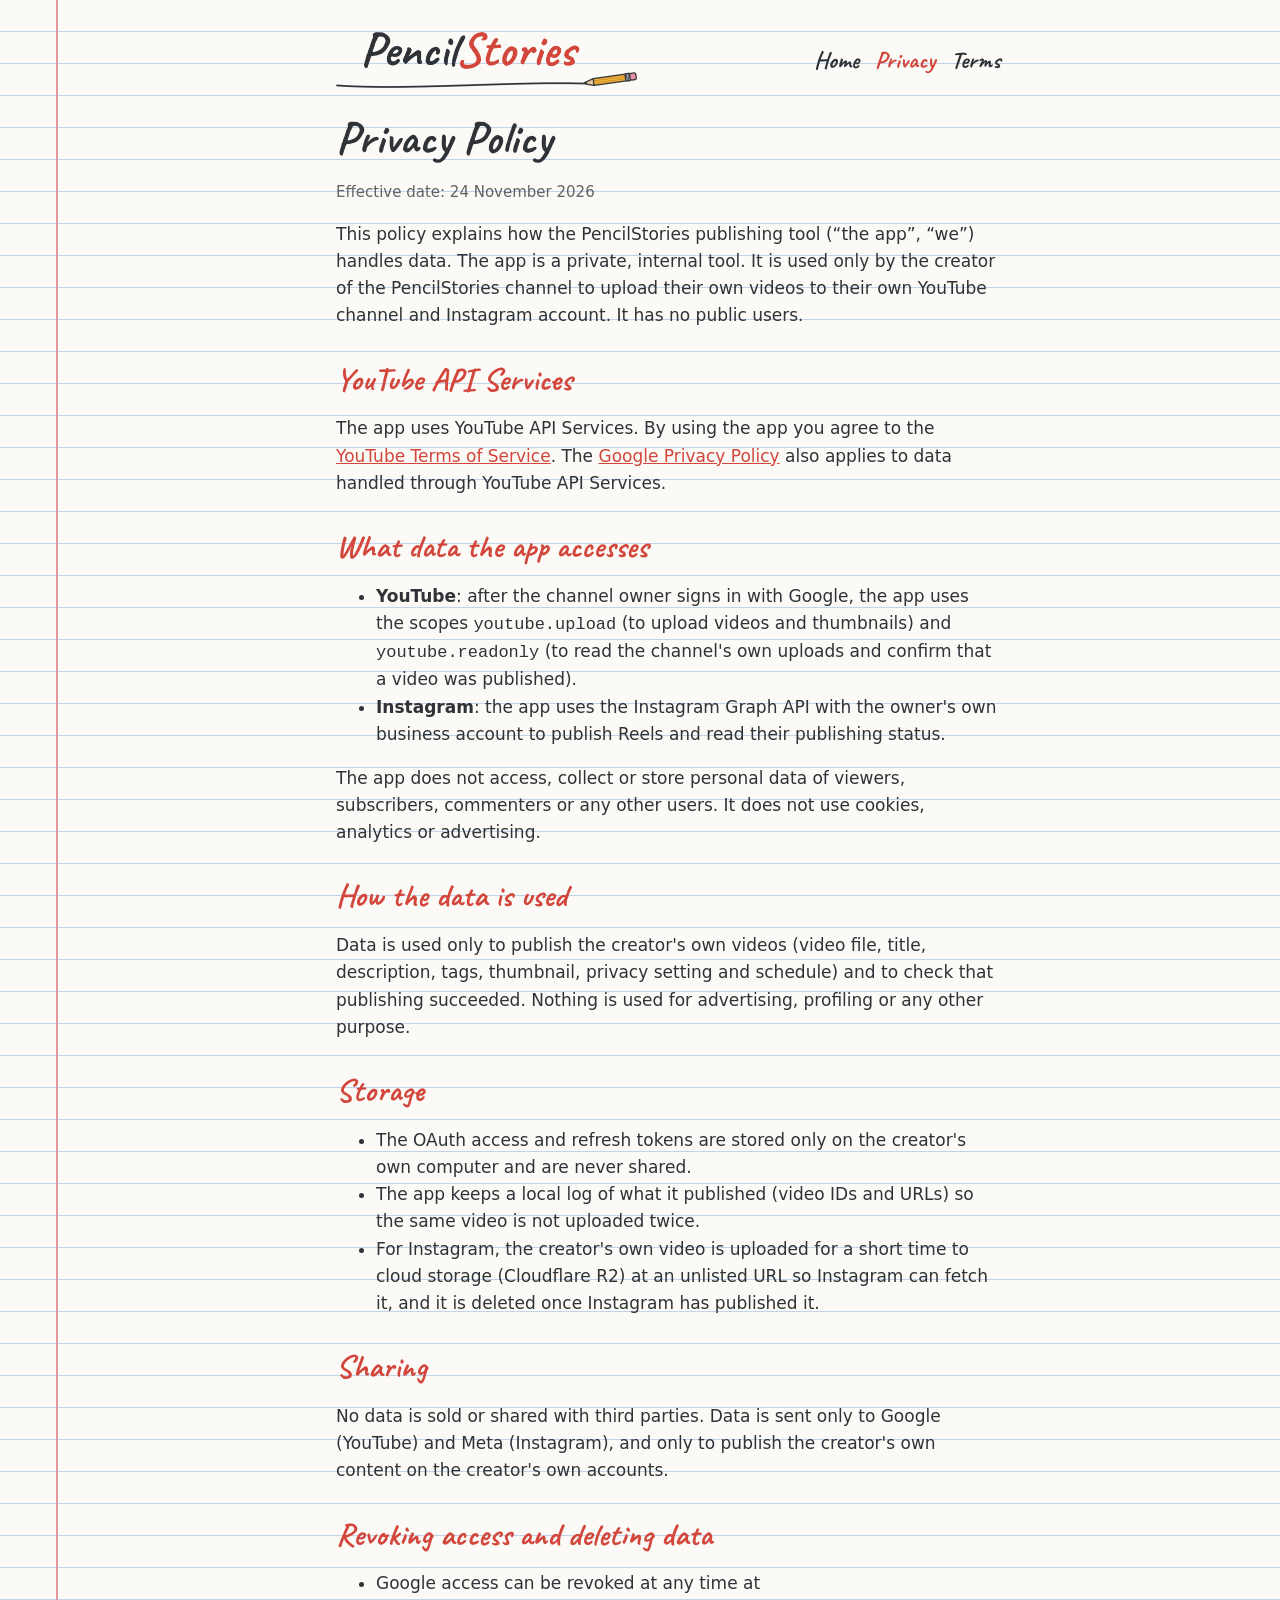
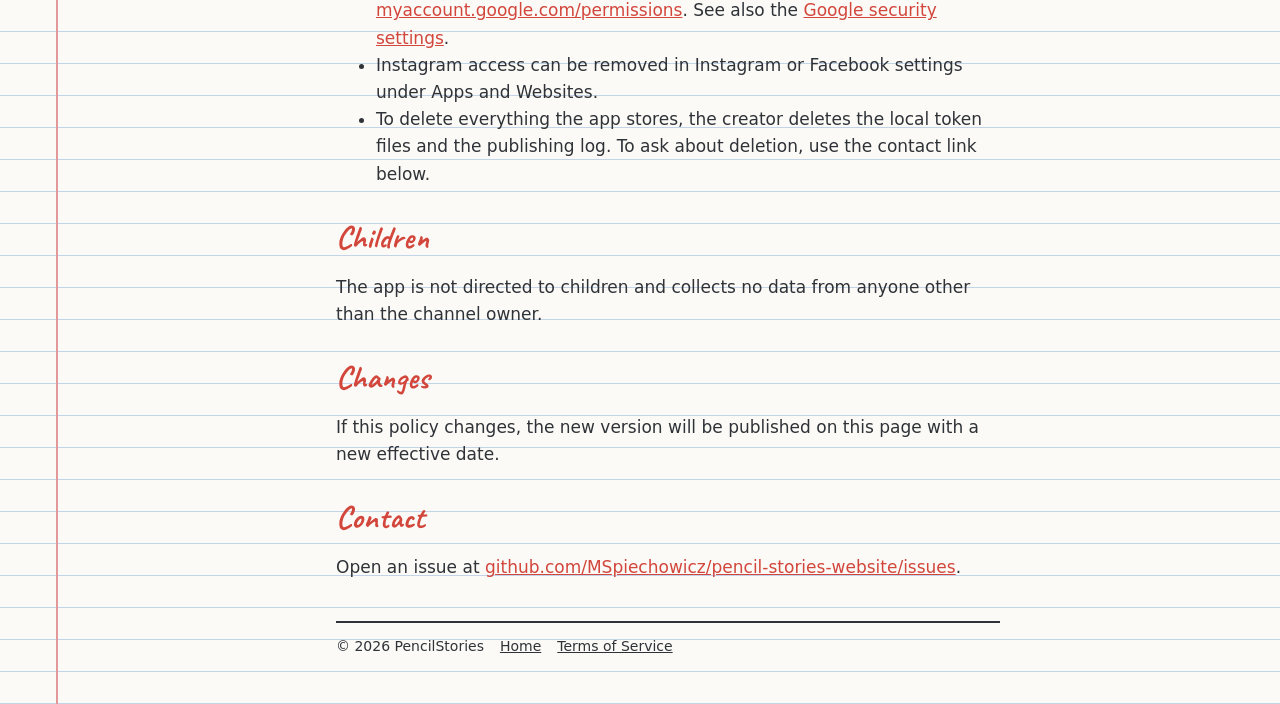
==== privacy.html @ df5fbd58 "PencilStories website: homepage, privacy policy, terms Co-Authored-By: Claude Opus 5.5 <noreply@anth" ====
<!doctype html>
<html lang="en">
<head>
  <meta charset="utf-8">
  <meta name="viewport" content="width=device-width, initial-scale=1">
  <title>Privacy Policy · PencilStories</title>
  <meta name="description" content="Privacy Policy of the PencilStories publishing tool.">
  <link rel="icon" type="image/png" href="assets/favicon.png">
  <link rel="preconnect" href="https://fonts.googleapis.com">
  <link rel="preconnect" href="https://fonts.gstatic.com" crossorigin>
  <link href="https://fonts.googleapis.com/css2?family=Caveat:wght@500;700&display=swap" rel="stylesheet">
  <link rel="stylesheet" href="style.css">
</head>
<body>
<div class="wrap">
  <header>
    <a class="brand" href="./"><img src="assets/logo-wordmark.png" alt="PencilStories"></a>
    <nav><a href="./">Home</a><a href="privacy.html" aria-current="page">Privacy</a><a href="terms.html">Terms</a></nav>
  </header>

  <h1>Privacy Policy</h1>
  <p class="muted">Effective date: 24 November 2026</p>

  <p>This policy explains how the PencilStories publishing tool (“the app”, “we”) handles data. The app is a private, internal tool. It is used only by the creator of the PencilStories channel to upload their own videos to their own YouTube channel and Instagram account. It has no public users.</p>

  <h2>YouTube API Services</h2>
  <p>The app uses YouTube API Services. By using the app you agree to the <a href="https://www.youtube.com/t/terms">YouTube Terms of Service</a>. The <a href="https://policies.google.com/privacy">Google Privacy Policy</a> also applies to data handled through YouTube API Services.</p>

  <h2>What data the app accesses</h2>
  <ul>
    <li><strong>YouTube</strong>: after the channel owner signs in with Google, the app uses the scopes <code>youtube.upload</code> (to upload videos and thumbnails) and <code>youtube.readonly</code> (to read the channel's own uploads and confirm that a video was published).</li>
    <li><strong>Instagram</strong>: the app uses the Instagram Graph API with the owner's own business account to publish Reels and read their publishing status.</li>
  </ul>
  <p>The app does not access, collect or store personal data of viewers, subscribers, commenters or any other users. It does not use cookies, analytics or advertising.</p>

  <h2>How the data is used</h2>
  <p>Data is used only to publish the creator's own videos (video file, title, description, tags, thumbnail, privacy setting and schedule) and to check that publishing succeeded. Nothing is used for advertising, profiling or any other purpose.</p>

  <h2>Storage</h2>
  <ul>
    <li>The OAuth access and refresh tokens are stored only on the creator's own computer and are never shared.</li>
    <li>The app keeps a local log of what it published (video IDs and URLs) so the same video is not uploaded twice.</li>
    <li>For Instagram, the creator's own video is uploaded for a short time to cloud storage (Cloudflare R2) at an unlisted URL so Instagram can fetch it, and it is deleted once Instagram has published it.</li>
  </ul>

  <h2>Sharing</h2>
  <p>No data is sold or shared with third parties. Data is sent only to Google (YouTube) and Meta (Instagram), and only to publish the creator's own content on the creator's own accounts.</p>

  <h2>Revoking access and deleting data</h2>
  <ul>
    <li>Google access can be revoked at any time at <a href="https://myaccount.google.com/permissions">myaccount.google.com/permissions</a>. See also the <a href="https://security.google.com/settings/security/permissions">Google security settings</a>.</li>
    <li>Instagram access can be removed in Instagram or Facebook settings under Apps and Websites.</li>
    <li>To delete everything the app stores, the creator deletes the local token files and the publishing log. To ask about deletion, use the contact link below.</li>
  </ul>

  <h2>Children</h2>
  <p>The app is not directed to children and collects no data from anyone other than the channel owner.</p>

  <h2>Changes</h2>
  <p>If this policy changes, the new version will be published on this page with a new effective date.</p>

  <h2>Contact</h2>
  <p>Open an issue at <a href="https://github.com/MSpiechowicz/pencil-stories-website/issues">github.com/MSpiechowicz/pencil-stories-website/issues</a>.</p>

  <footer>
    <span>&copy; 2026 PencilStories</span>
    <a href="./">Home</a>
    <a href="terms.html">Terms of Service</a>
  </footer>
</div>
</body>
</html>
---- style.css ----
:root {
  --paper: #fbfaf6;
  --ink: #2f3338;
  --red: #d2463c;
  --rule: #c3d3e8;
  --margin: #e3989b;
  --pencil: #f2b33d;
}
* { box-sizing: border-box; }
html { -webkit-text-size-adjust: 100%; }
body {
  margin: 0;
  color: var(--ink);
  background-color: var(--paper);
  background-image:
    linear-gradient(to right, transparent 56px, var(--margin) 56px, var(--margin) 58px, transparent 58px),
    repeating-linear-gradient(to bottom, transparent 0, transparent 31px, var(--rule) 31px, var(--rule) 32px);
  font: 17px/1.6 system-ui, -apple-system, "Segoe UI", Roboto, sans-serif;
}
.wrap { max-width: 760px; margin: 0 auto; padding: 32px 20px 48px 76px; }
header { display: flex; align-items: center; justify-content: space-between; gap: 16px; flex-wrap: wrap; margin-bottom: 24px; }
header a.brand img { height: 56px; width: auto; display: block; }
nav a { color: var(--ink); margin-left: 16px; font-family: "Caveat", cursive; font-size: 24px; font-weight: 700; text-decoration: none; }
nav a:hover, nav a[aria-current] { color: var(--red); }
h1, h2 { font-family: "Caveat", cursive; font-weight: 700; line-height: 1.15; }
h1 { font-size: 46px; margin: 8px 0 12px; }
h2 { font-size: 32px; margin: 32px 0 8px; color: var(--red); }
a { color: var(--red); }
.hero { text-align: center; margin: 24px 0 8px; }
.hero img { width: 220px; height: 220px; border-radius: 50%; box-shadow: 0 2px 10px rgba(47, 51, 56, .15); }
.tagline { font-family: "Caveat", cursive; font-size: 30px; text-align: center; margin: 8px 0 24px; }
.card { background: rgba(251, 250, 246, .92); border: 2px solid var(--ink); border-radius: 14px; padding: 4px 22px 16px; margin: 20px 0; }
.links { display: flex; gap: 12px; flex-wrap: wrap; justify-content: center; margin: 16px 0; }
.btn { display: inline-block; padding: 8px 18px; border: 2px solid var(--ink); border-radius: 999px; background: var(--paper); color: var(--ink); text-decoration: none; font-weight: 600; }
.btn:hover { background: var(--pencil); }
footer { margin-top: 40px; padding-top: 12px; border-top: 2px solid var(--ink); font-size: 14px; display: flex; gap: 16px; flex-wrap: wrap; }
footer a { color: var(--ink); }
.muted { opacity: .75; font-size: 15px; }
@media (max-width: 560px) {
  body { background-image: repeating-linear-gradient(to bottom, transparent 0, transparent 31px, var(--rule) 31px, var(--rule) 32px); }
  .wrap { padding: 20px 16px 40px; }
  nav a { margin: 0 14px 0 0; }
  h1 { font-size: 38px; }
}
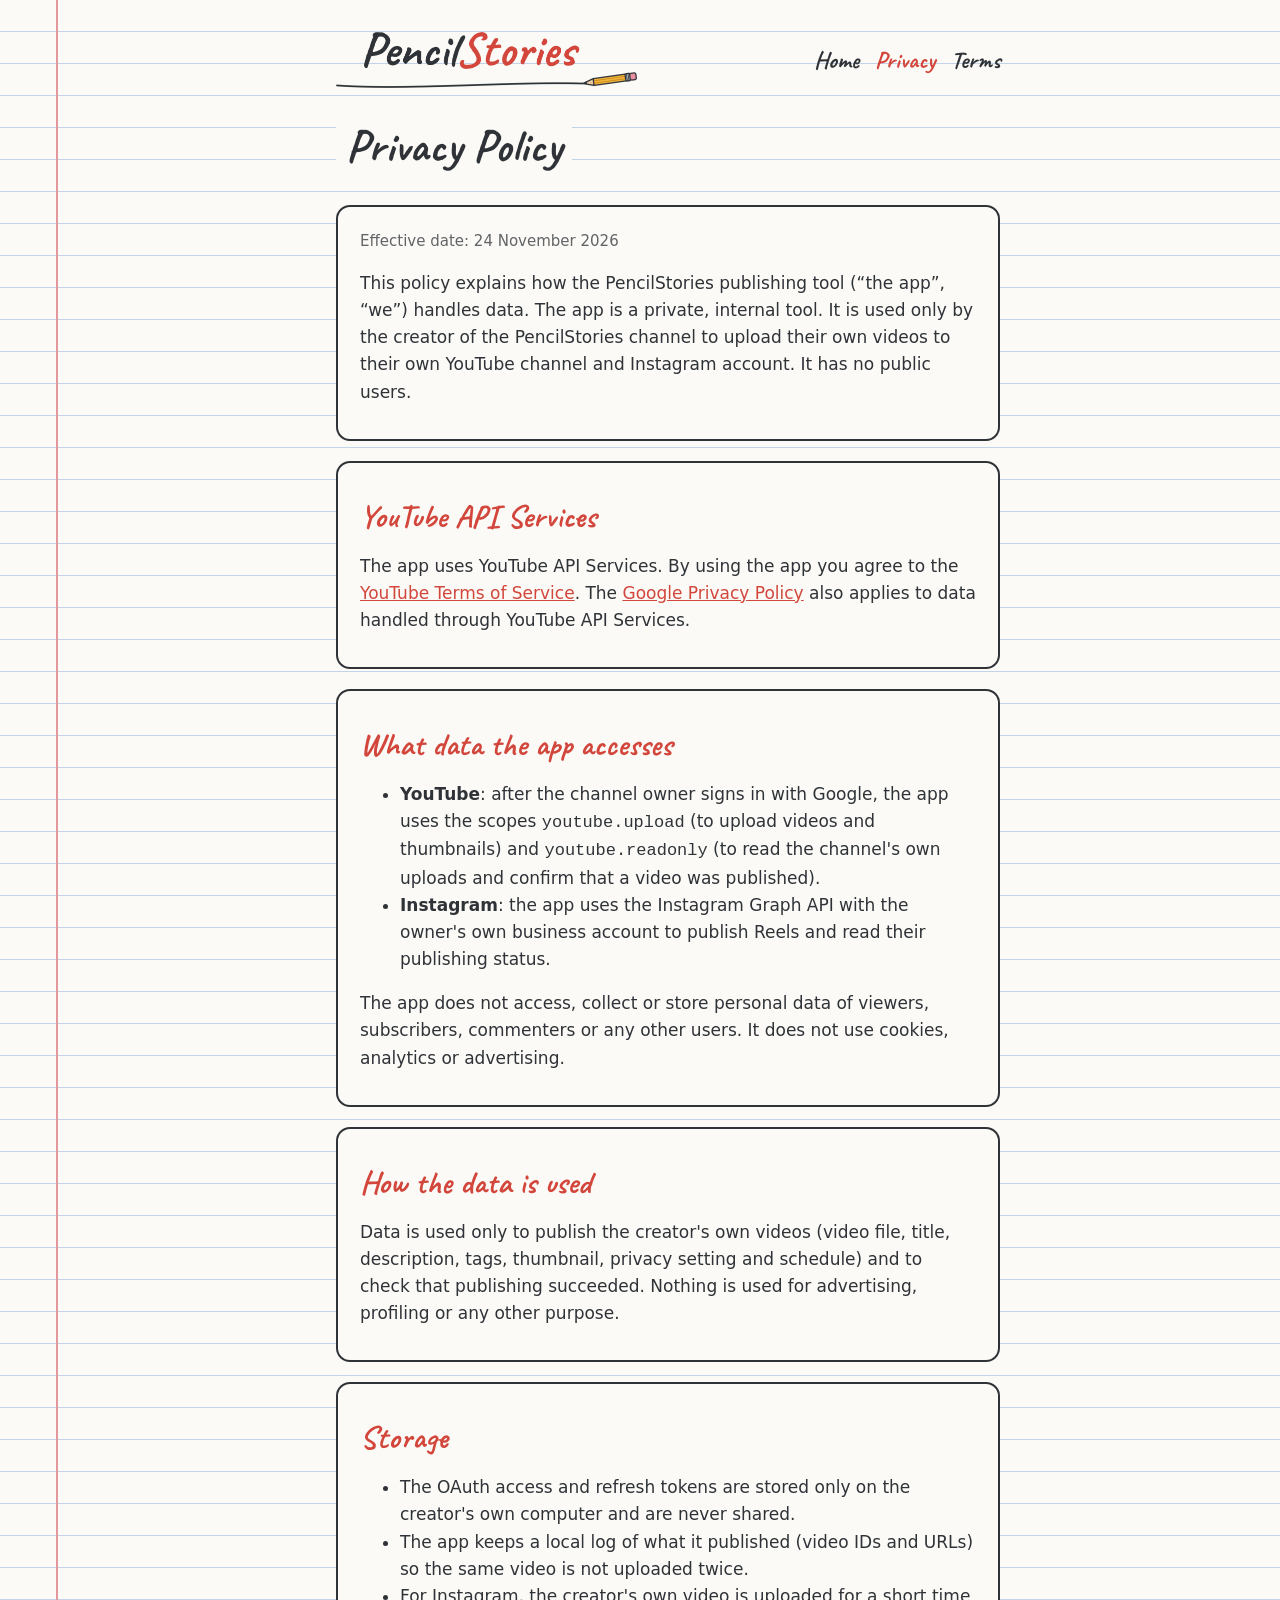
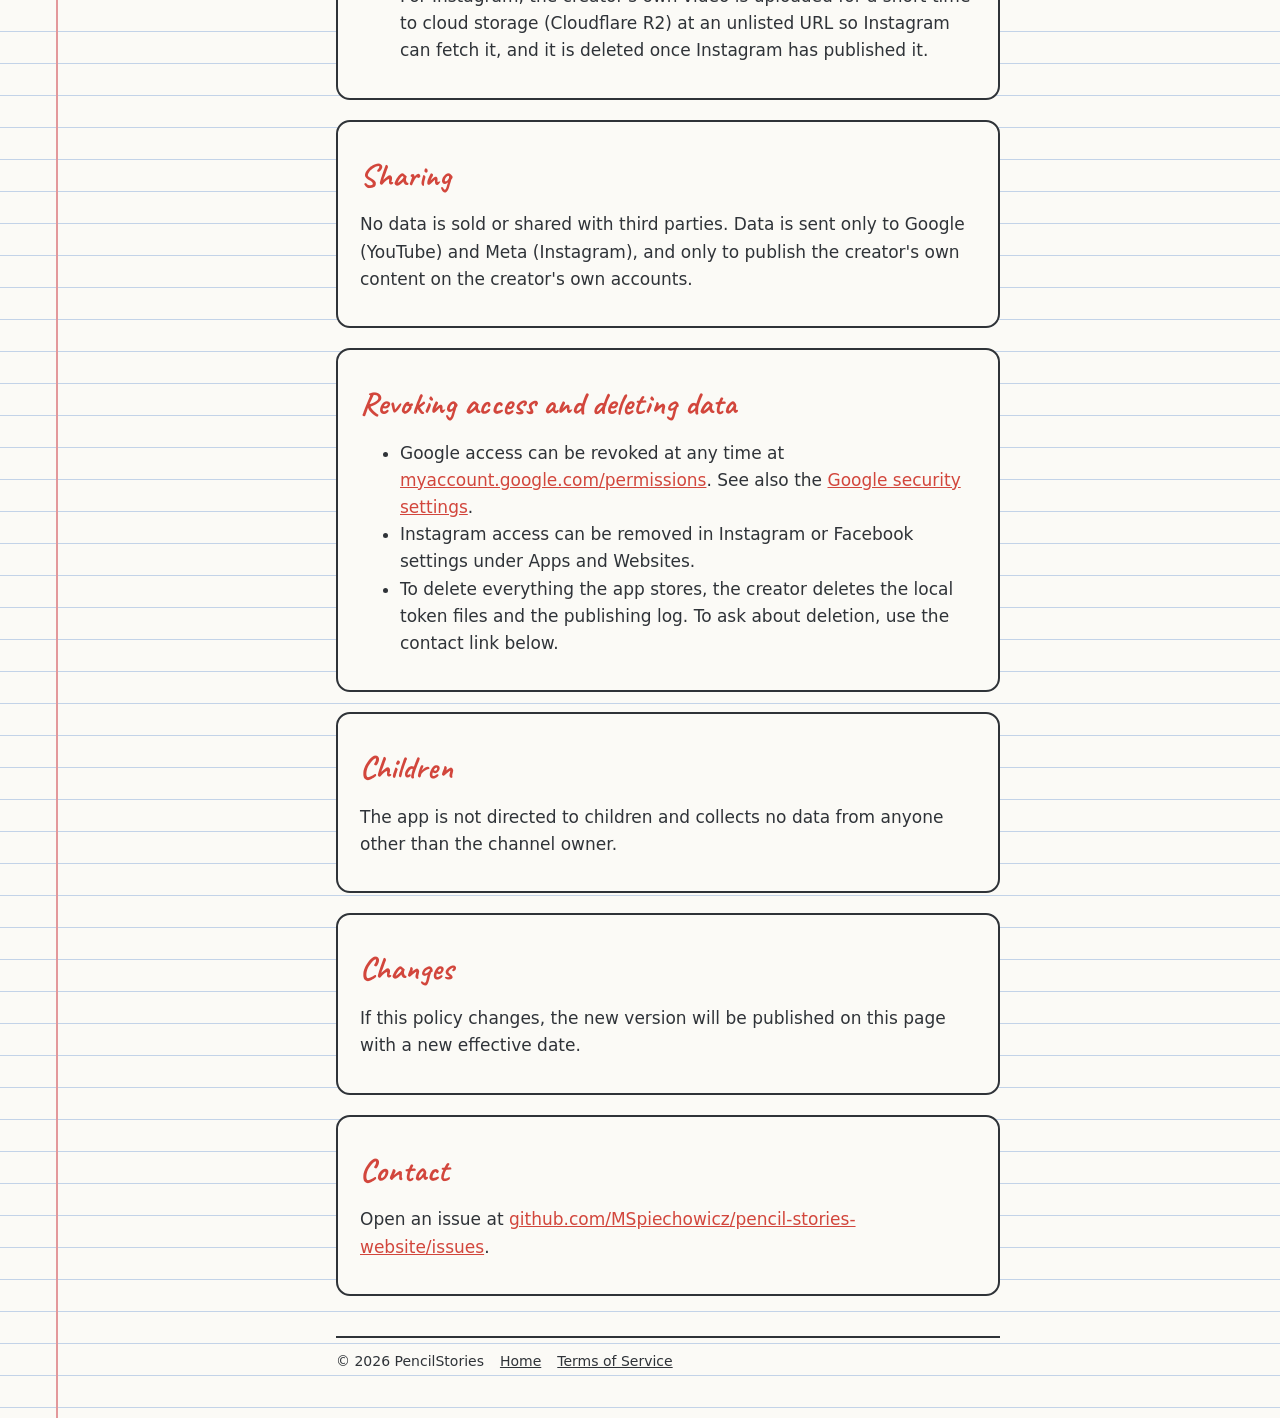
==== commit 8dfd9c5d: "Put privacy policy and terms sections in cards for readability Co-Authored-By: Claude Opus 5.5 <nore" ====
--- a/privacy.html
+++ b/privacy.html
@@ -19,48 +19,69 @@
   </header>
 
   <h1>Privacy Policy</h1>
-  <p class="muted">Effective date: 24 November 2026</p>
 
-  <p>This policy explains how the PencilStories publishing tool (“the app”, “we”) handles data. The app is a private, internal tool. It is used only by the creator of the PencilStories channel to upload their own videos to their own YouTube channel and Instagram account. It has no public users.</p>
+  <div class="card">
+    <p class="muted">Effective date: 24 November 2026</p>
 
-  <h2>YouTube API Services</h2>
-  <p>The app uses YouTube API Services. By using the app you agree to the <a href="https://www.youtube.com/t/terms">YouTube Terms of Service</a>. The <a href="https://policies.google.com/privacy">Google Privacy Policy</a> also applies to data handled through YouTube API Services.</p>
+    <p>This policy explains how the PencilStories publishing tool (“the app”, “we”) handles data. The app is a private, internal tool. It is used only by the creator of the PencilStories channel to upload their own videos to their own YouTube channel and Instagram account. It has no public users.</p>
+  </div>
 
-  <h2>What data the app accesses</h2>
-  <ul>
-    <li><strong>YouTube</strong>: after the channel owner signs in with Google, the app uses the scopes <code>youtube.upload</code> (to upload videos and thumbnails) and <code>youtube.readonly</code> (to read the channel's own uploads and confirm that a video was published).</li>
-    <li><strong>Instagram</strong>: the app uses the Instagram Graph API with the owner's own business account to publish Reels and read their publishing status.</li>
-  </ul>
-  <p>The app does not access, collect or store personal data of viewers, subscribers, commenters or any other users. It does not use cookies, analytics or advertising.</p>
+  <div class="card">
+    <h2>YouTube API Services</h2>
+    <p>The app uses YouTube API Services. By using the app you agree to the <a href="https://www.youtube.com/t/terms">YouTube Terms of Service</a>. The <a href="https://policies.google.com/privacy">Google Privacy Policy</a> also applies to data handled through YouTube API Services.</p>
+  </div>
 
-  <h2>How the data is used</h2>
-  <p>Data is used only to publish the creator's own videos (video file, title, description, tags, thumbnail, privacy setting and schedule) and to check that publishing succeeded. Nothing is used for advertising, profiling or any other purpose.</p>
+  <div class="card">
+    <h2>What data the app accesses</h2>
+    <ul>
+      <li><strong>YouTube</strong>: after the channel owner signs in with Google, the app uses the scopes <code>youtube.upload</code> (to upload videos and thumbnails) and <code>youtube.readonly</code> (to read the channel's own uploads and confirm that a video was published).</li>
+      <li><strong>Instagram</strong>: the app uses the Instagram Graph API with the owner's own business account to publish Reels and read their publishing status.</li>
+    </ul>
+    <p>The app does not access, collect or store personal data of viewers, subscribers, commenters or any other users. It does not use cookies, analytics or advertising.</p>
+  </div>
 
-  <h2>Storage</h2>
-  <ul>
-    <li>The OAuth access and refresh tokens are stored only on the creator's own computer and are never shared.</li>
-    <li>The app keeps a local log of what it published (video IDs and URLs) so the same video is not uploaded twice.</li>
-    <li>For Instagram, the creator's own video is uploaded for a short time to cloud storage (Cloudflare R2) at an unlisted URL so Instagram can fetch it, and it is deleted once Instagram has published it.</li>
-  </ul>
+  <div class="card">
+    <h2>How the data is used</h2>
+    <p>Data is used only to publish the creator's own videos (video file, title, description, tags, thumbnail, privacy setting and schedule) and to check that publishing succeeded. Nothing is used for advertising, profiling or any other purpose.</p>
+  </div>
 
-  <h2>Sharing</h2>
-  <p>No data is sold or shared with third parties. Data is sent only to Google (YouTube) and Meta (Instagram), and only to publish the creator's own content on the creator's own accounts.</p>
+  <div class="card">
+    <h2>Storage</h2>
+    <ul>
+      <li>The OAuth access and refresh tokens are stored only on the creator's own computer and are never shared.</li>
+      <li>The app keeps a local log of what it published (video IDs and URLs) so the same video is not uploaded twice.</li>
+      <li>For Instagram, the creator's own video is uploaded for a short time to cloud storage (Cloudflare R2) at an unlisted URL so Instagram can fetch it, and it is deleted once Instagram has published it.</li>
+    </ul>
+  </div>
 
-  <h2>Revoking access and deleting data</h2>
-  <ul>
-    <li>Google access can be revoked at any time at <a href="https://myaccount.google.com/permissions">myaccount.google.com/permissions</a>. See also the <a href="https://security.google.com/settings/security/permissions">Google security settings</a>.</li>
-    <li>Instagram access can be removed in Instagram or Facebook settings under Apps and Websites.</li>
-    <li>To delete everything the app stores, the creator deletes the local token files and the publishing log. To ask about deletion, use the contact link below.</li>
-  </ul>
+  <div class="card">
+    <h2>Sharing</h2>
+    <p>No data is sold or shared with third parties. Data is sent only to Google (YouTube) and Meta (Instagram), and only to publish the creator's own content on the creator's own accounts.</p>
+  </div>
 
-  <h2>Children</h2>
-  <p>The app is not directed to children and collects no data from anyone other than the channel owner.</p>
+  <div class="card">
+    <h2>Revoking access and deleting data</h2>
+    <ul>
+      <li>Google access can be revoked at any time at <a href="https://myaccount.google.com/permissions">myaccount.google.com/permissions</a>. See also the <a href="https://security.google.com/settings/security/permissions">Google security settings</a>.</li>
+      <li>Instagram access can be removed in Instagram or Facebook settings under Apps and Websites.</li>
+      <li>To delete everything the app stores, the creator deletes the local token files and the publishing log. To ask about deletion, use the contact link below.</li>
+    </ul>
+  </div>
 
-  <h2>Changes</h2>
-  <p>If this policy changes, the new version will be published on this page with a new effective date.</p>
+  <div class="card">
+    <h2>Children</h2>
+    <p>The app is not directed to children and collects no data from anyone other than the channel owner.</p>
+  </div>
 
-  <h2>Contact</h2>
-  <p>Open an issue at <a href="https://github.com/MSpiechowicz/pencil-stories-website/issues">github.com/MSpiechowicz/pencil-stories-website/issues</a>.</p>
+  <div class="card">
+    <h2>Changes</h2>
+    <p>If this policy changes, the new version will be published on this page with a new effective date.</p>
+  </div>
+
+  <div class="card">
+    <h2>Contact</h2>
+    <p>Open an issue at <a href="https://github.com/MSpiechowicz/pencil-stories-website/issues">github.com/MSpiechowicz/pencil-stories-website/issues</a>.</p>
+  </div>
 
   <footer>
     <span>&copy; 2026 PencilStories</span>
--- a/style.css
+++ b/style.css
@@ -23,13 +23,13 @@
 nav a { color: var(--ink); margin-left: 16px; font-family: "Caveat", cursive; font-size: 24px; font-weight: 700; text-decoration: none; }
 nav a:hover, nav a[aria-current] { color: var(--red); }
 h1, h2 { font-family: "Caveat", cursive; font-weight: 700; line-height: 1.15; }
-h1 { font-size: 46px; margin: 8px 0 12px; }
+h1 { font-size: 46px; margin: 8px 0 12px; display: inline-block; background: var(--paper); padding: 0 10px; border-radius: 8px; }
 h2 { font-size: 32px; margin: 32px 0 8px; color: var(--red); }
 a { color: var(--red); }
 .hero { text-align: center; margin: 24px 0 8px; }
-.hero img { width: 220px; height: 220px; border-radius: 50%; box-shadow: 0 2px 10px rgba(47, 51, 56, .15); }
+.hero img { width: 260px; height: 260px; border-radius: 50%; box-shadow: 0 2px 10px rgba(47, 51, 56, .15); }
 .tagline { font-family: "Caveat", cursive; font-size: 30px; text-align: center; margin: 8px 0 24px; }
-.card { background: rgba(251, 250, 246, .92); border: 2px solid var(--ink); border-radius: 14px; padding: 4px 22px 16px; margin: 20px 0; }
+.card { background: var(--paper); border: 2px solid var(--ink); border-radius: 14px; padding: 4px 22px 16px; margin: 20px 0; }
 .links { display: flex; gap: 12px; flex-wrap: wrap; justify-content: center; margin: 16px 0; }
 .btn { display: inline-block; padding: 8px 18px; border: 2px solid var(--ink); border-radius: 999px; background: var(--paper); color: var(--ink); text-decoration: none; font-weight: 600; }
 .btn:hover { background: var(--pencil); }
@@ -42,3 +42,4 @@
   nav a { margin: 0 14px 0 0; }
   h1 { font-size: 38px; }
 }
+.card .muted { margin-top: 18px; }
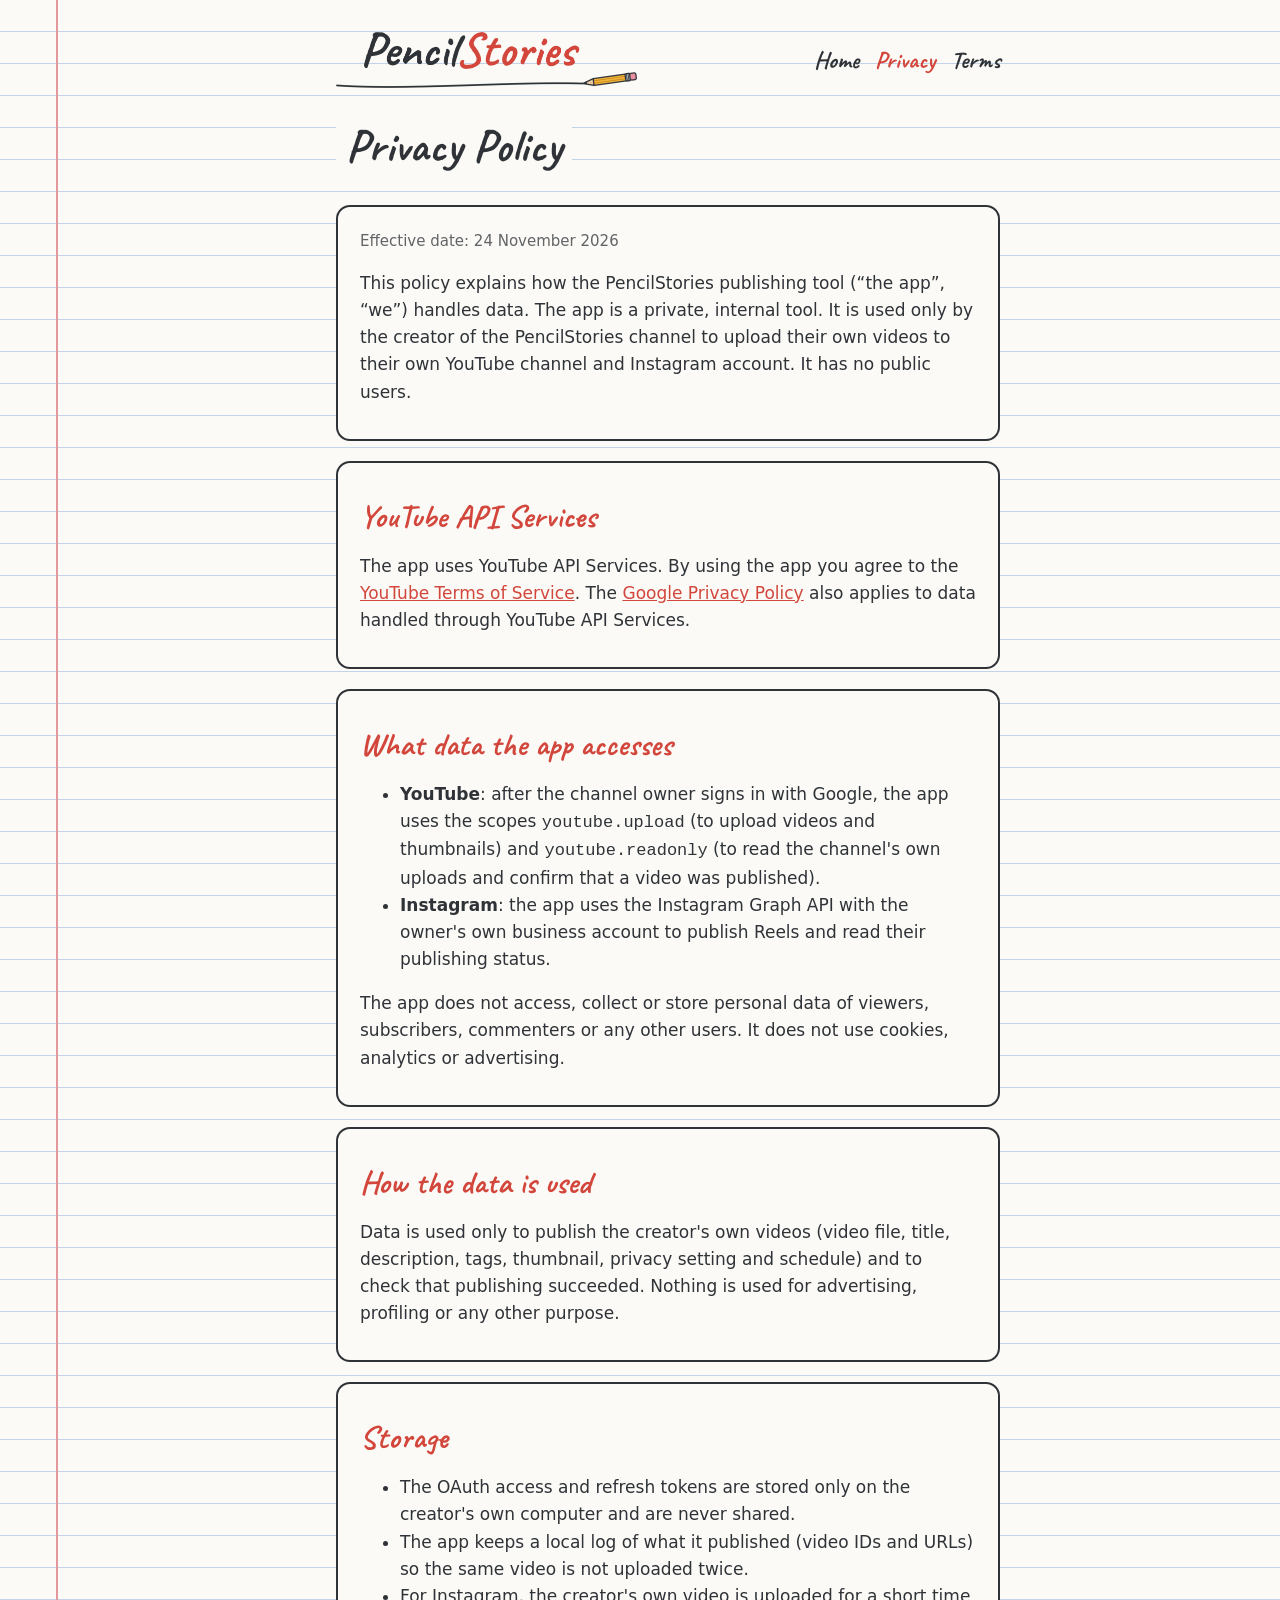
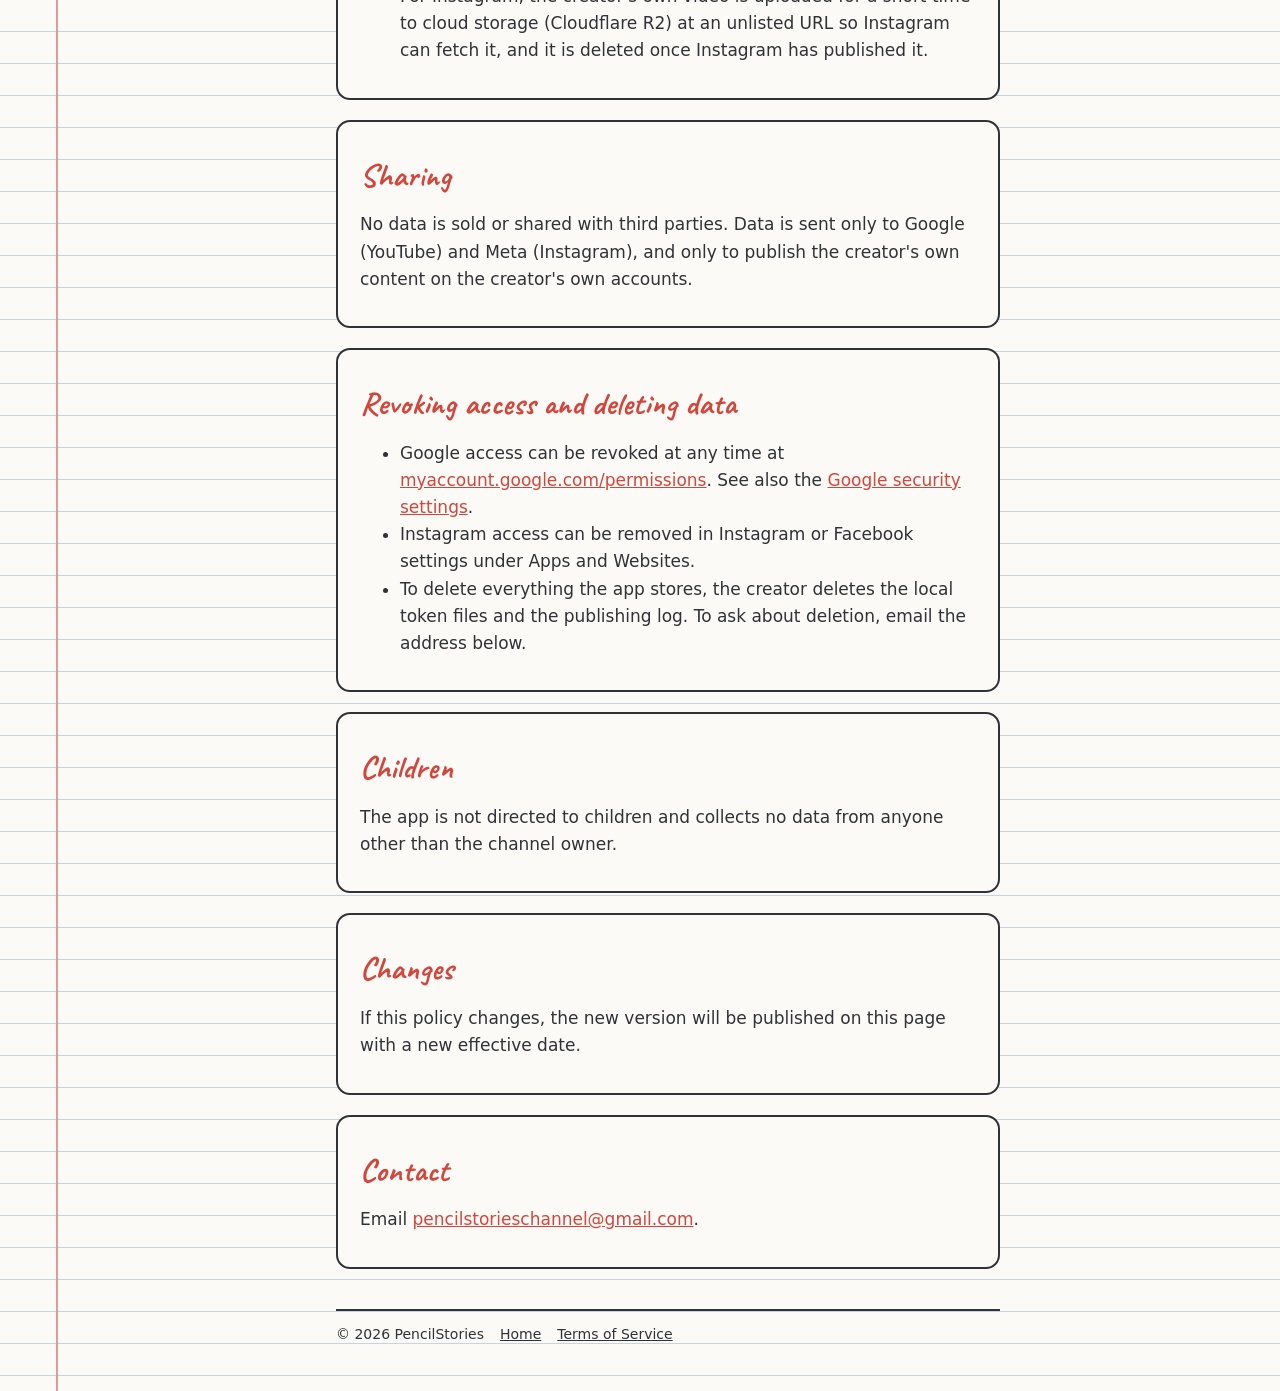
==== commit bd181ca3: "Add contact email Co-Authored-By: Claude Opus 5.5 <noreply@anthropic.com>" ====
--- a/privacy.html
+++ b/privacy.html
@@ -64,7 +64,7 @@
     <ul>
       <li>Google access can be revoked at any time at <a href="https://myaccount.google.com/permissions">myaccount.google.com/permissions</a>. See also the <a href="https://security.google.com/settings/security/permissions">Google security settings</a>.</li>
       <li>Instagram access can be removed in Instagram or Facebook settings under Apps and Websites.</li>
-      <li>To delete everything the app stores, the creator deletes the local token files and the publishing log. To ask about deletion, use the contact link below.</li>
+      <li>To delete everything the app stores, the creator deletes the local token files and the publishing log. To ask about deletion, email the address below.</li>
     </ul>
   </div>
 
@@ -80,7 +80,7 @@
 
   <div class="card">
     <h2>Contact</h2>
-    <p>Open an issue at <a href="https://github.com/MSpiechowicz/pencil-stories-website/issues">github.com/MSpiechowicz/pencil-stories-website/issues</a>.</p>
+    <p>Email <a href="mailto:pencilstorieschannel@gmail.com">pencilstorieschannel@gmail.com</a>.</p>
   </div>
 
   <footer>
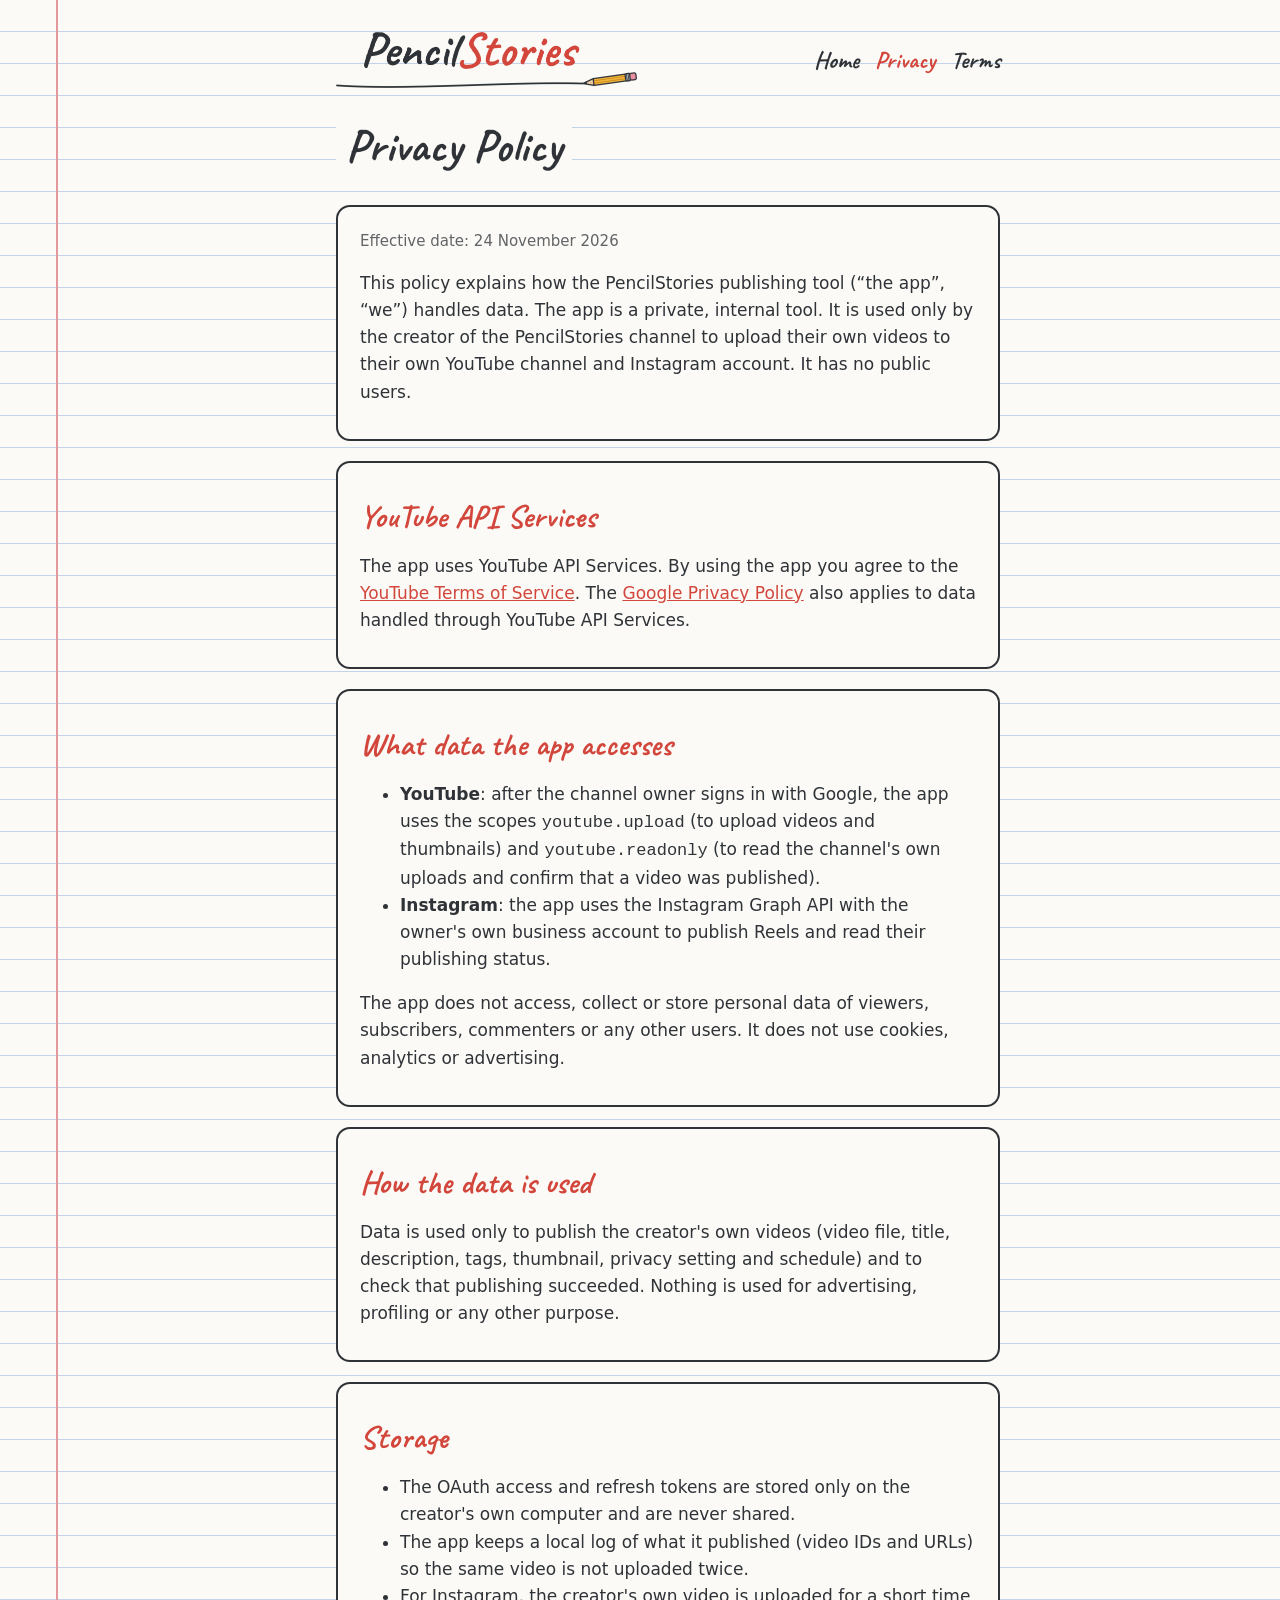
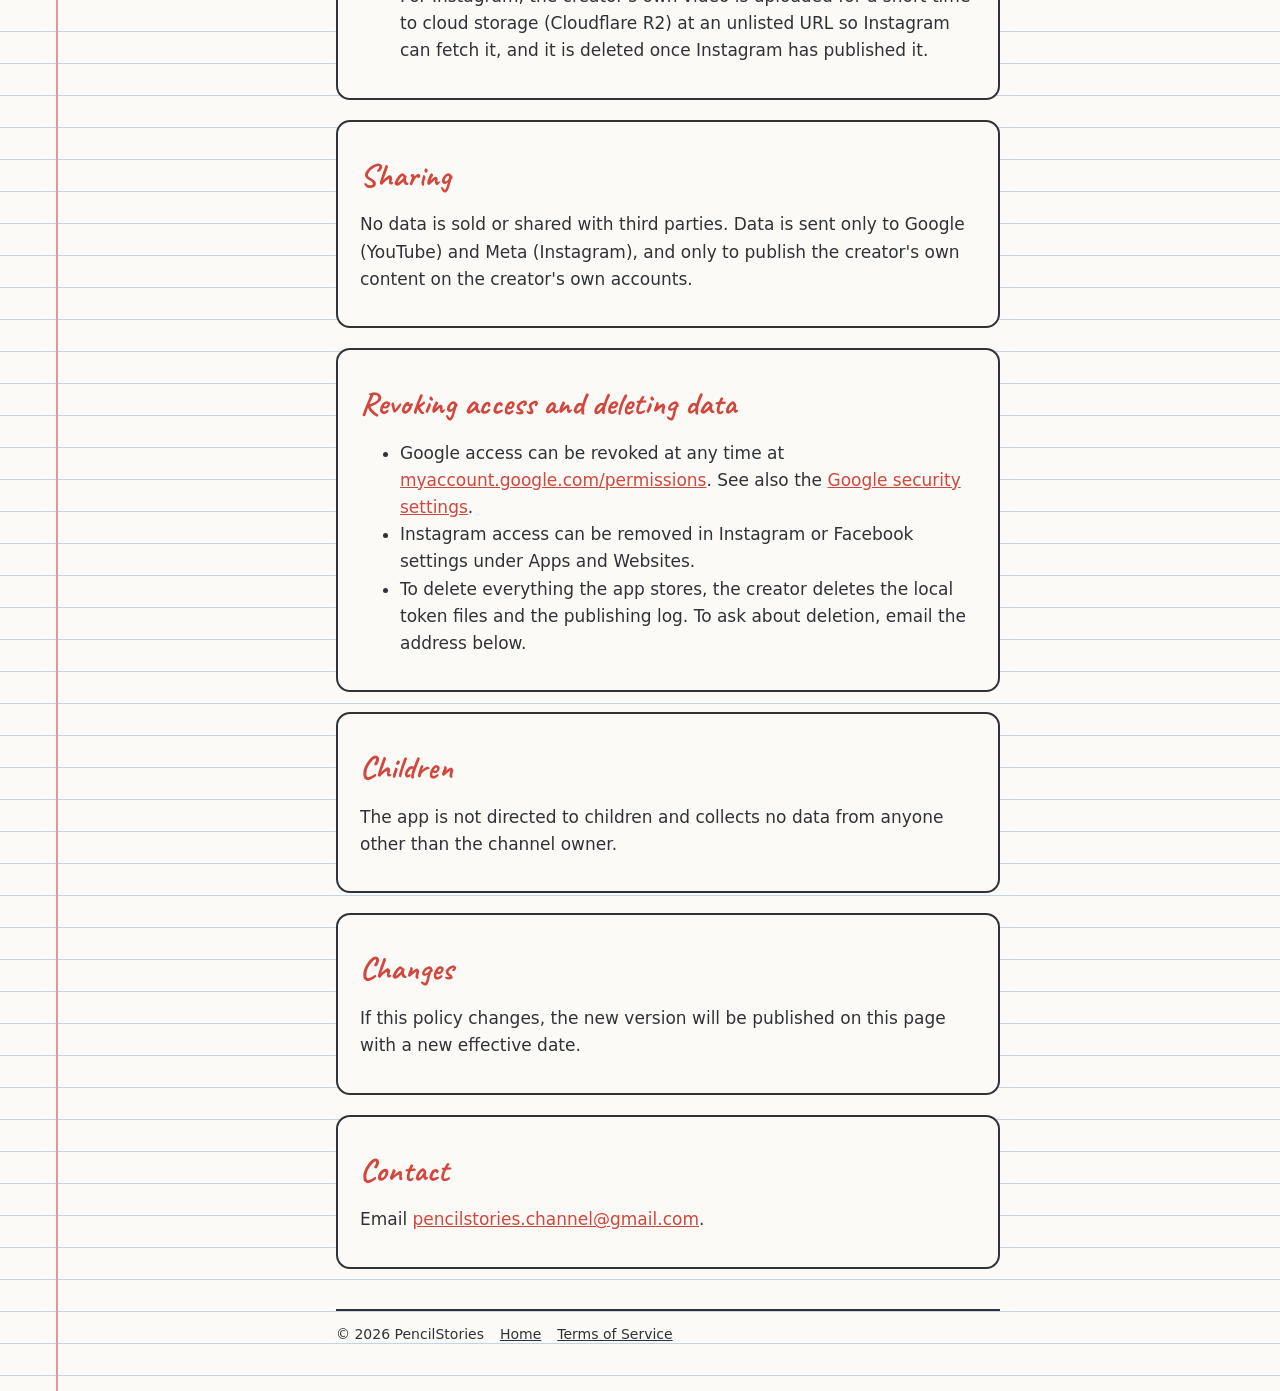
==== commit 9b0f24e4: "Use pencilstories.channel@gmail.com to match the OAuth support email Co-Authored-By: Claude Opus 5.5" ====
--- a/privacy.html
+++ b/privacy.html
@@ -9,7 +9,7 @@
   <link rel="preconnect" href="https://fonts.googleapis.com">
   <link rel="preconnect" href="https://fonts.gstatic.com" crossorigin>
   <link href="https://fonts.googleapis.com/css2?family=Caveat:wght@500;700&display=swap" rel="stylesheet">
-  <link rel="stylesheet" href="style.css">
+  <link rel="stylesheet" href="style.css?v=3">
 </head>
 <body>
 <div class="wrap">
@@ -80,7 +80,7 @@
 
   <div class="card">
     <h2>Contact</h2>
-    <p>Email <a href="mailto:pencilstorieschannel@gmail.com">pencilstorieschannel@gmail.com</a>.</p>
+    <p>Email <a href="mailto:pencilstories.channel@gmail.com">pencilstories.channel@gmail.com</a>.</p>
   </div>
 
   <footer>
--- a/style.css
+++ b/style.css
@@ -27,7 +27,7 @@
 h2 { font-size: 32px; margin: 32px 0 8px; color: var(--red); }
 a { color: var(--red); }
 .hero { text-align: center; margin: 24px 0 8px; }
-.hero img { width: 260px; height: 260px; border-radius: 50%; box-shadow: 0 2px 10px rgba(47, 51, 56, .15); }
+.hero img { width: 300px; max-width: 80%; height: auto; display: inline-block; }
 .tagline { font-family: "Caveat", cursive; font-size: 30px; text-align: center; margin: 8px 0 24px; }
 .card { background: var(--paper); border: 2px solid var(--ink); border-radius: 14px; padding: 4px 22px 16px; margin: 20px 0; }
 .links { display: flex; gap: 12px; flex-wrap: wrap; justify-content: center; margin: 16px 0; }
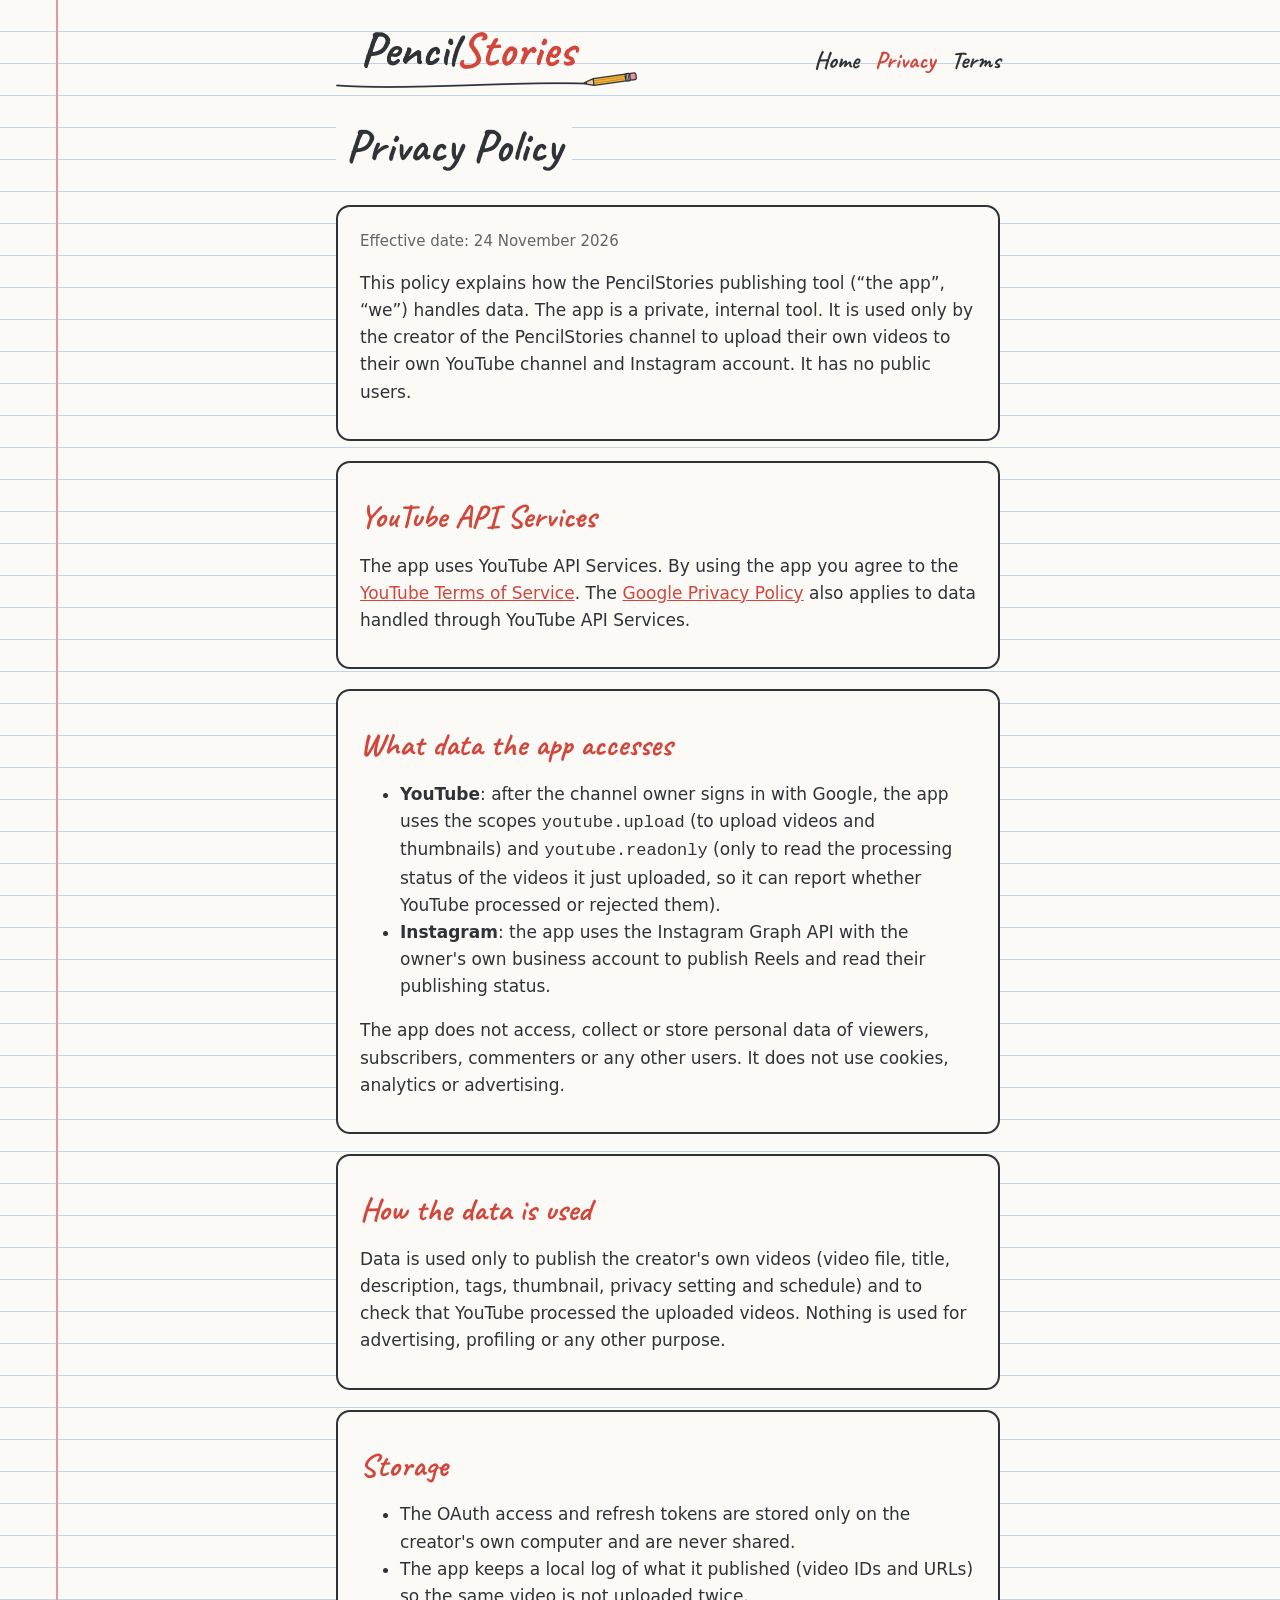
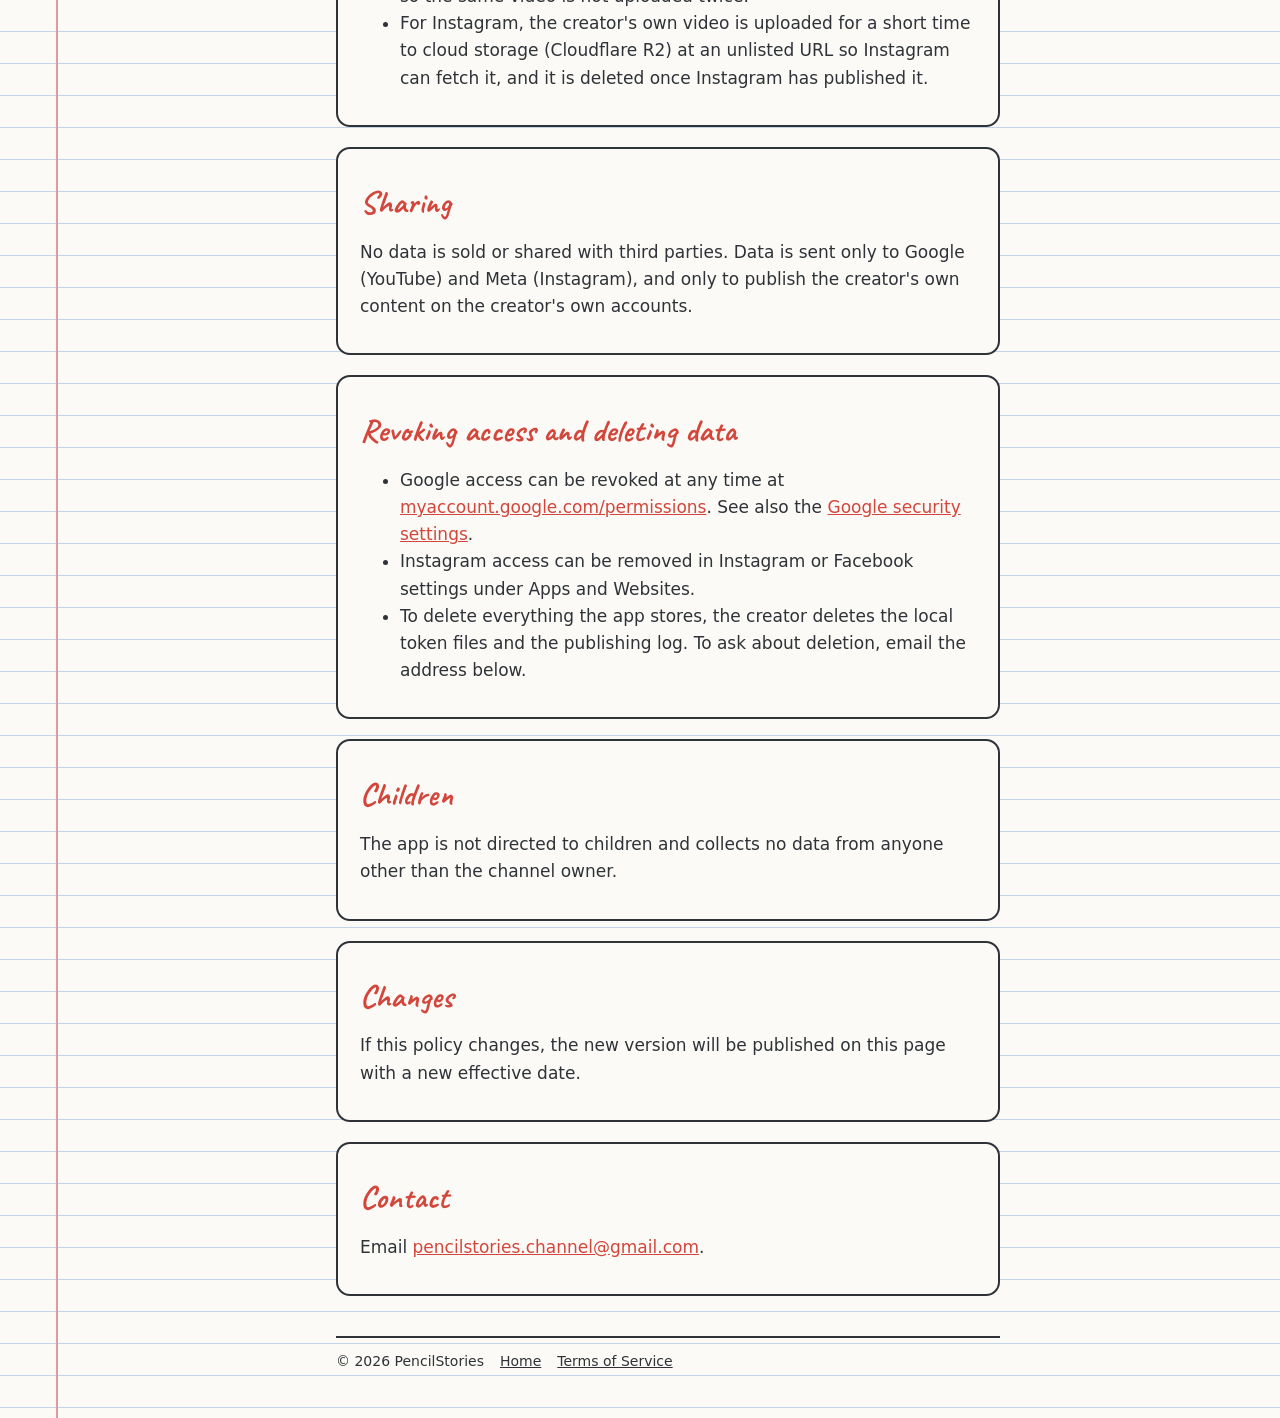
==== commit edb6b09f: "Privacy policy: describe exactly how youtube.readonly is used Co-Authored-By: Claude Opus 5.5 <norep" ====
--- a/privacy.html
+++ b/privacy.html
@@ -9,7 +9,7 @@
   <link rel="preconnect" href="https://fonts.googleapis.com">
   <link rel="preconnect" href="https://fonts.gstatic.com" crossorigin>
   <link href="https://fonts.googleapis.com/css2?family=Caveat:wght@500;700&display=swap" rel="stylesheet">
-  <link rel="stylesheet" href="style.css?v=3">
+  <link rel="stylesheet" href="style.css?v=4">
 </head>
 <body>
 <div class="wrap">
@@ -34,7 +34,7 @@
   <div class="card">
     <h2>What data the app accesses</h2>
     <ul>
-      <li><strong>YouTube</strong>: after the channel owner signs in with Google, the app uses the scopes <code>youtube.upload</code> (to upload videos and thumbnails) and <code>youtube.readonly</code> (to read the channel's own uploads and confirm that a video was published).</li>
+      <li><strong>YouTube</strong>: after the channel owner signs in with Google, the app uses the scopes <code>youtube.upload</code> (to upload videos and thumbnails) and <code>youtube.readonly</code> (only to read the processing status of the videos it just uploaded, so it can report whether YouTube processed or rejected them).</li>
       <li><strong>Instagram</strong>: the app uses the Instagram Graph API with the owner's own business account to publish Reels and read their publishing status.</li>
     </ul>
     <p>The app does not access, collect or store personal data of viewers, subscribers, commenters or any other users. It does not use cookies, analytics or advertising.</p>
@@ -42,7 +42,7 @@
 
   <div class="card">
     <h2>How the data is used</h2>
-    <p>Data is used only to publish the creator's own videos (video file, title, description, tags, thumbnail, privacy setting and schedule) and to check that publishing succeeded. Nothing is used for advertising, profiling or any other purpose.</p>
+    <p>Data is used only to publish the creator's own videos (video file, title, description, tags, thumbnail, privacy setting and schedule) and to check that YouTube processed the uploaded videos. Nothing is used for advertising, profiling or any other purpose.</p>
   </div>
 
   <div class="card">
--- a/style.css
+++ b/style.css
@@ -43,3 +43,6 @@
   h1 { font-size: 38px; }
 }
 .card .muted { margin-top: 18px; }
+.btn.yt { display: inline-flex; align-items: center; gap: 10px; }
+.yt-play { width: 30px; height: 21px; border-radius: 6px; background: #ff0000; position: relative; flex: none; }
+.yt-play::after { content: ""; position: absolute; left: 12px; top: 5.5px; border-style: solid; border-width: 5px 0 5px 8.5px; border-color: transparent transparent transparent #fff; }
